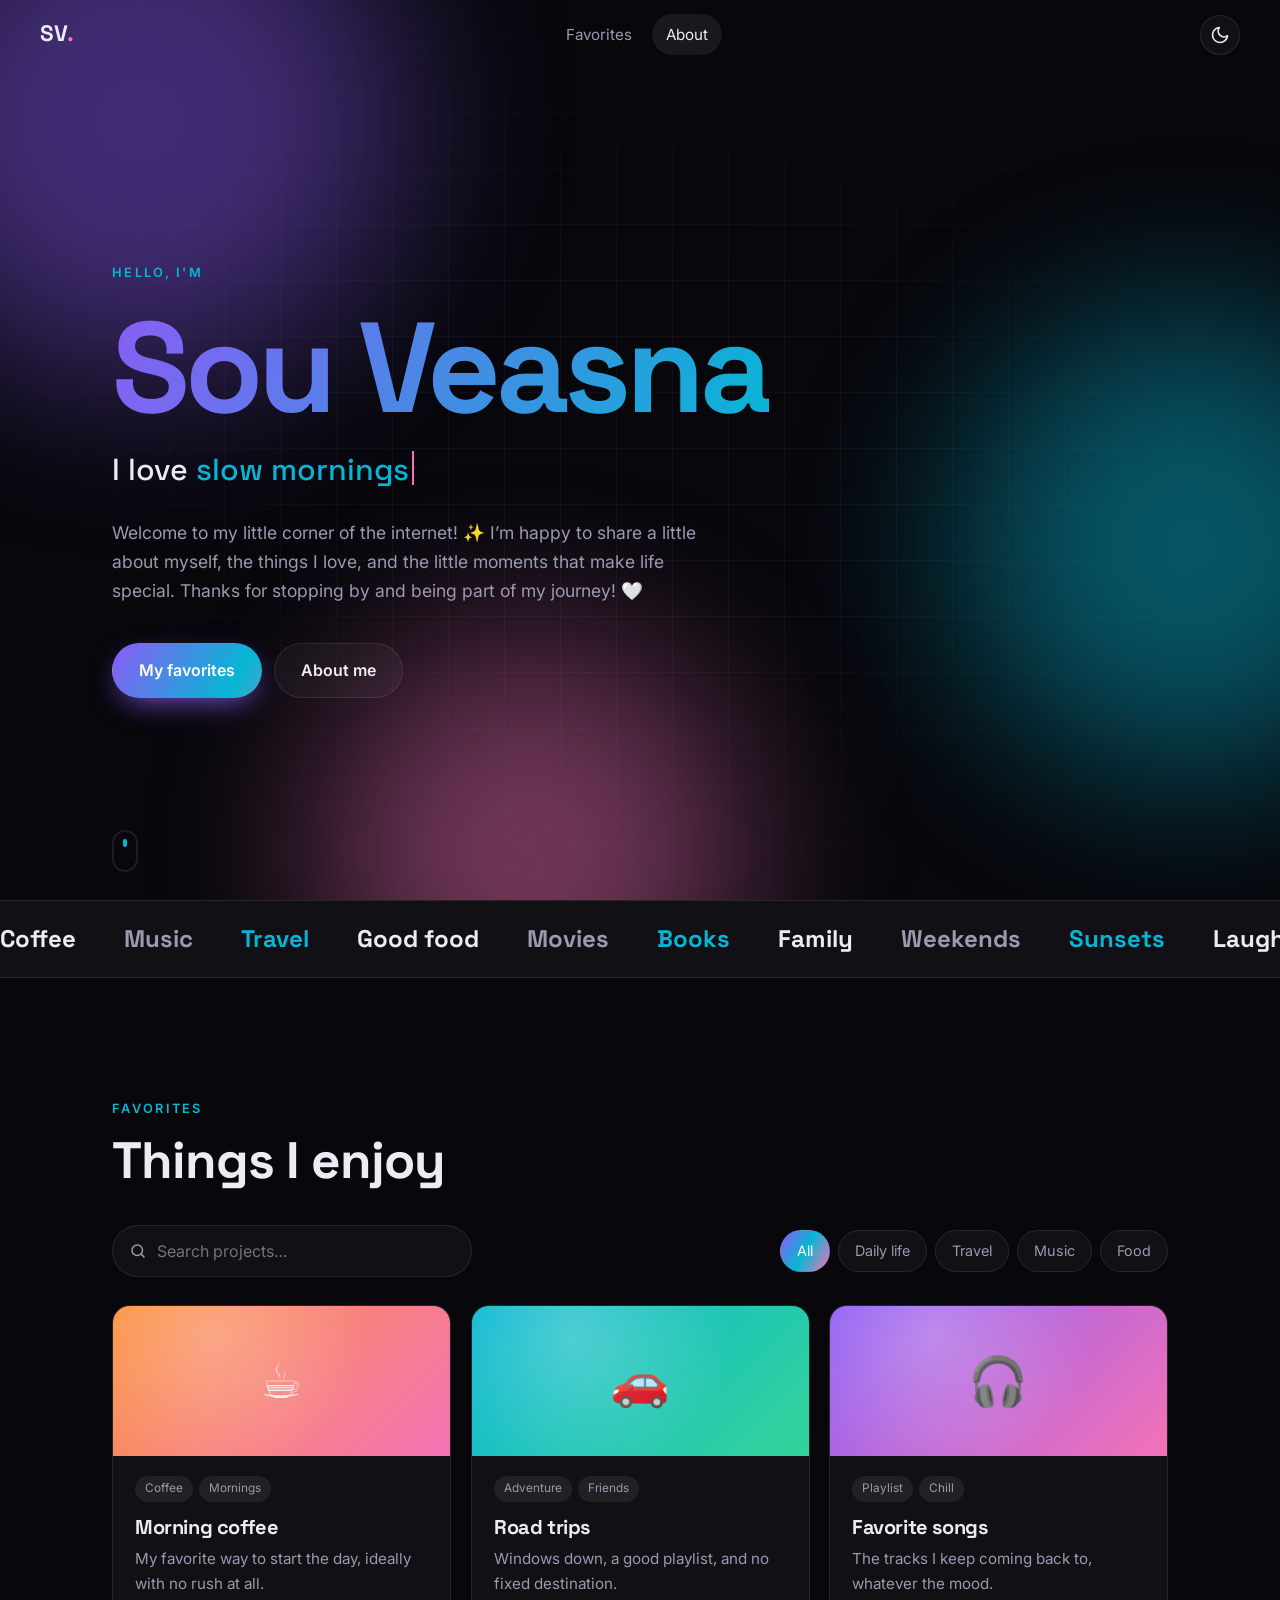
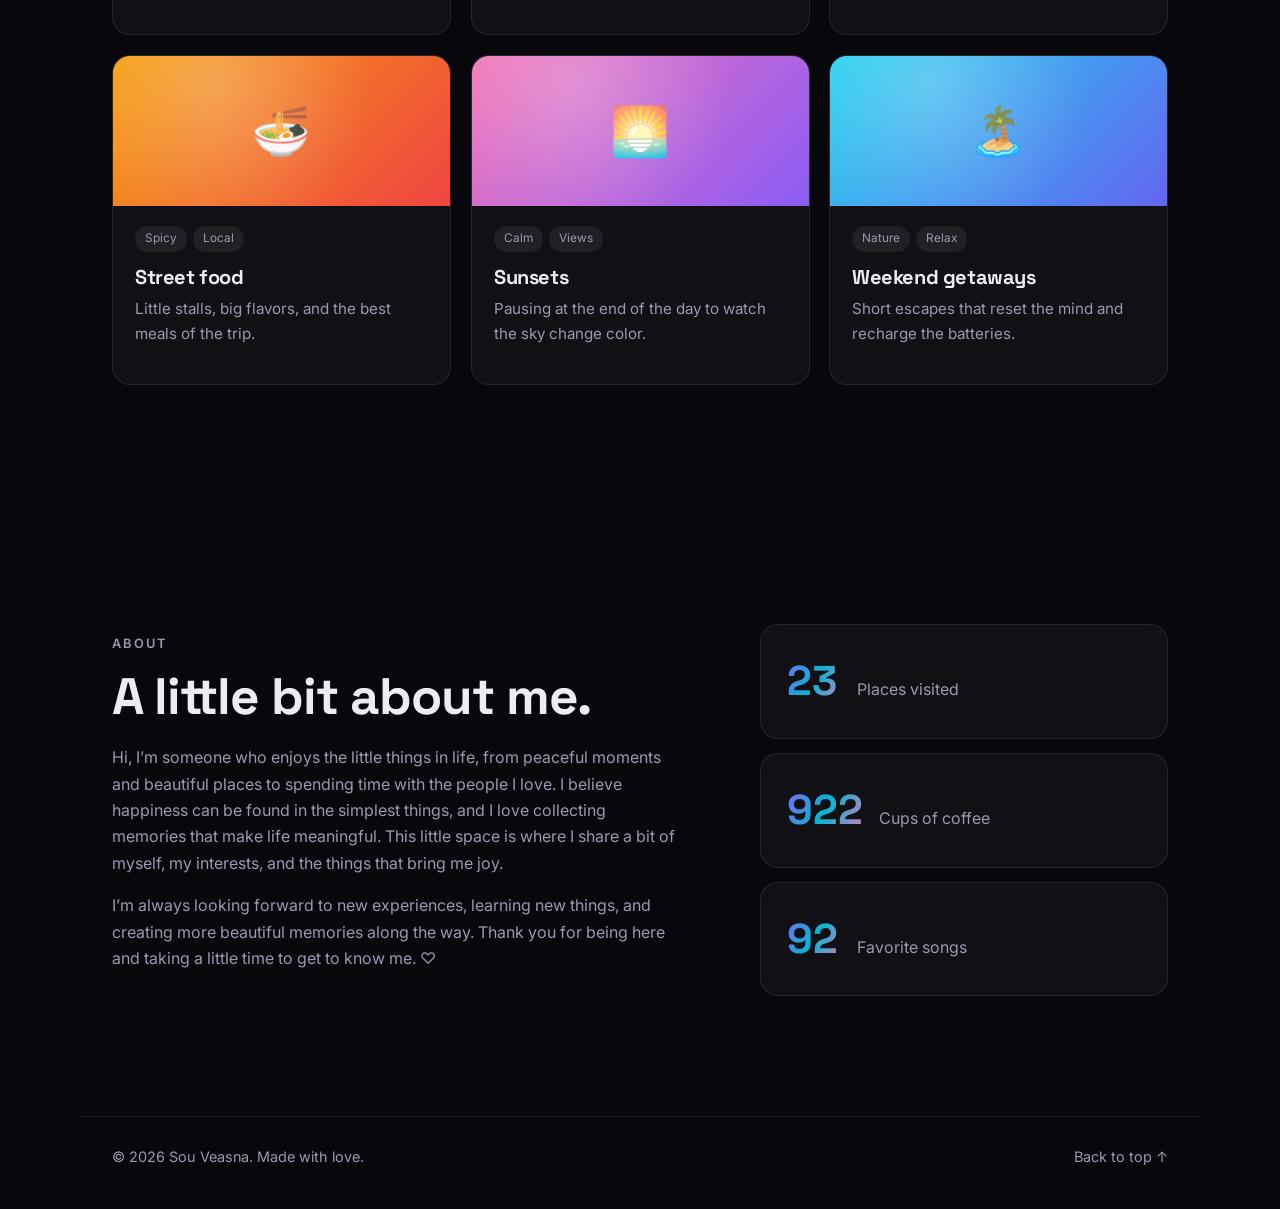
==== index.html @ a1b38f69 "Add files via upload" ====
<!doctype html>
<html lang="en" data-theme="dark">
<head>
  <meta charset="utf-8">
  <meta name="viewport" content="width=device-width, initial-scale=1">
  <title>Your Name — Personal Website</title>
  <meta name="description" content="The personal website of Your Name.">
  <meta name="theme-color" content="#07070c">
  <meta property="og:title" content="Your Name — Personal Website">
  <meta property="og:description" content="A little corner of the internet about me.">
  <meta property="og:type" content="website">
  <link rel="preconnect" href="https://fonts.googleapis.com">
  <link rel="preconnect" href="https://fonts.gstatic.com" crossorigin>
  <link href="https://fonts.googleapis.com/css2?family=Inter:wght@400;500;600;700&family=Space+Grotesk:wght@500;700&display=swap" rel="stylesheet">
  <link rel="stylesheet" href="style.css">
  <script>
    /* Apply saved theme before paint to avoid a flash */
    document.documentElement.classList.add('js');
    try {
      var t = localStorage.getItem('theme');
      if (t === 'light' || t === 'dark') document.documentElement.setAttribute('data-theme', t);
    } catch (e) {}
  </script>
</head>
<body>
  <div class="bg" aria-hidden="true">
    <span class="blob b1"></span><span class="blob b2"></span><span class="blob b3"></span>
    <span class="grid"></span>
  </div>
  <div class="cursor-glow" aria-hidden="true"></div>

  <header class="nav" id="nav">
    <a class="logo" href="#top" aria-label="Home">SV<span>.</span></a>
    <nav id="menu" aria-label="Main">
      <a href="#loves">Favorites</a>
      <a href="#about">About</a>
    </nav>
    <div class="nav-actions">
      <button class="icon-btn" id="themeToggle" aria-label="Toggle light and dark theme" title="Toggle theme">
        <svg class="i-moon" viewBox="0 0 24 24" width="20" height="20" fill="none" stroke="currentColor" stroke-width="2" stroke-linecap="round" stroke-linejoin="round"><path d="M21 12.8A9 9 0 1 1 11.2 3a7 7 0 0 0 9.8 9.8z"/></svg>
        <svg class="i-sun" viewBox="0 0 24 24" width="20" height="20" fill="none" stroke="currentColor" stroke-width="2" stroke-linecap="round" stroke-linejoin="round"><circle cx="12" cy="12" r="4"/><path d="M12 2v2M12 20v2M4.9 4.9l1.4 1.4M17.7 17.7l1.4 1.4M2 12h2M20 12h2M4.9 19.1l1.4-1.4M17.7 6.3l1.4-1.4"/></svg>
      </button>
      <button class="icon-btn burger" id="burger" aria-label="Open menu" aria-expanded="false" aria-controls="menu">
        <span></span><span></span>
      </button>
    </div>
  </header>

  <main id="top">
    <!-- HERO -->
    <section class="hero">
      <p class="eyebrow reveal">Hello, I'm</p>
      <h1 class="reveal"><span class="grad">Sou Veasna</span></h1>
      <p class="role reveal">I love <span id="typed" class="typed"></span><span class="caret" aria-hidden="true"></span></p>
      <p class="lead reveal">Welcome to my little corner of the internet! ✨ I’m happy to share a little about myself, the things I love, and the little moments that make life special. Thanks for stopping by and being part of my journey! 🤍</p>
      <div class="cta reveal">
        <a class="btn primary" href="#loves">My favorites</a>
        <a class="btn ghost" href="#about">About me</a>
      </div>
      <a class="scroll-hint" href="#loves" aria-label="Scroll down"><span></span></a>
    </section>

    <!-- MARQUEE -->
    <div class="marquee" aria-hidden="true">
      <div class="track">
        <span>Coffee</span><span>Music</span><span>Travel</span><span>Good food</span><span>Movies</span><span>Books</span><span>Family</span><span>Weekends</span><span>Sunsets</span><span>Laughing</span>
        <span>Coffee</span><span>Music</span><span>Travel</span><span>Good food</span><span>Movies</span><span>Books</span><span>Family</span><span>Weekends</span><span>Sunsets</span><span>Laughing</span>
      </div>
    </div>

    <!-- FAVORITES -->
    <section id="loves" class="section">
      <div class="section-head reveal">
        <p class="eyebrow">Favorites</p>
        <h2>Things I enjoy</h2>
      </div>

      <div class="toolbar reveal">
        <label class="search">
          <svg viewBox="0 0 24 24" width="18" height="18" fill="none" stroke="currentColor" stroke-width="2" stroke-linecap="round"><circle cx="11" cy="11" r="7"/><path d="m20 20-3.5-3.5"/></svg>
          <input id="search" type="search" placeholder="Search projects…" aria-label="Search projects" autocomplete="off">
        </label>
        <div class="chips" id="chips" role="group" aria-label="Filter by category"></div>
      </div>

      <div class="cards" id="cards" aria-live="polite"></div>
      <p class="empty" id="empty" hidden>No projects match your search.</p>
    </section>

    <!-- ABOUT -->
    <section id="about" class="section about">
      <div class="about-text reveal">
        <p class="eyebrow">About</p>
        <h2>A little bit about me.</h2>
        <p>Hi, I’m someone who enjoys the little things in life, from peaceful moments and beautiful places to spending time with the people I love. I believe happiness can be found in the simplest things, and I love collecting memories that make life meaningful. This little space is where I share a bit of myself, my interests, and the things that bring me joy.</p>
        <p>I’m always looking forward to new experiences, learning new things, and creating more beautiful memories along the way. Thank you for being here and taking a little time to get to know me. ♡</p>
      </div>
      <div class="stats reveal">
        <div class="stat"><strong data-count="25">0</strong><span>Places visited</span></div>
        <div class="stat"><strong data-count="1000">0</strong><span>Cups of coffee</span></div>
        <div class="stat"><strong data-count="100">0</strong><span>Favorite songs</span></div>
      </div>
    </section>
  </main>

  <footer class="footer">
    <p>© <span id="year"></span> Sou Veasna. Made with love.</p>
    <a href="#top">Back to top ↑</a>
  </footer>

  <script src="main.js"></script>
</body>
</html>
---- style.css ----
/* ============ Tokens ============ */
:root {
  --bg: #07070c;
  --bg-2: #0e0e17;
  --card: rgba(255, 255, 255, 0.04);
  --card-hover: rgba(255, 255, 255, 0.07);
  --border: rgba(255, 255, 255, 0.09);
  --text: #ececf4;
  --muted: #9a9ab0;
  --a: #8b5cf6;
  --b: #06b6d4;
  --c: #f472b6;
  --grad: linear-gradient(120deg, var(--a), var(--b) 50%, var(--c));
  --blob-opacity: 0.45;
  --grid-line: rgba(255, 255, 255, 0.035);
  --shadow: 0 20px 50px -20px rgba(0, 0, 0, 0.7);
  --radius: 18px;
  --max: 1120px;
  --font: "Inter", system-ui, -apple-system, "Segoe UI", sans-serif;
  --display: "Space Grotesk", var(--font);
  color-scheme: dark;
}
[data-theme="light"] {
  --bg: #f7f7fb;
  --bg-2: #ffffff;
  --card: rgba(15, 15, 40, 0.035);
  --card-hover: rgba(15, 15, 40, 0.07);
  --border: rgba(15, 15, 40, 0.1);
  --text: #12121f;
  --muted: #5d5d75;
  --blob-opacity: 0.28;
  --grid-line: rgba(15, 15, 40, 0.05);
  --shadow: 0 20px 50px -25px rgba(40, 30, 90, 0.35);
  color-scheme: light;
}

/* ============ Base ============ */
*, *::before, *::after { box-sizing: border-box; }
html { scroll-behavior: smooth; scroll-padding-top: 80px; }
body {
  margin: 0;
  font-family: var(--font);
  background: var(--bg);
  color: var(--text);
  line-height: 1.65;
  -webkit-font-smoothing: antialiased;
  overflow-x: hidden;
  transition: background 0.35s ease, color 0.35s ease;
}
a { color: inherit; text-decoration: none; }
h1, h2, h3 { font-family: var(--display); line-height: 1.1; margin: 0; letter-spacing: -0.02em; }
p { margin: 0 0 1rem; }
:focus-visible { outline: 2px solid var(--b); outline-offset: 3px; border-radius: 6px; }
::selection { background: var(--a); color: #fff; }

.grad {
  background: var(--grad);
  background-size: 200% 200%;
  -webkit-background-clip: text;
  background-clip: text;
  color: transparent;
  animation: shift 8s ease infinite;
}
@keyframes shift { 0%, 100% { background-position: 0% 50%; } 50% { background-position: 100% 50%; } }
.muted { color: var(--muted); }
.eyebrow {
  font-size: 0.8rem; font-weight: 600; letter-spacing: 0.18em; text-transform: uppercase;
  color: var(--b); margin-bottom: 0.9rem;
}

/* ============ Background ============ */
.bg { position: fixed; inset: 0; z-index: -2; overflow: hidden; pointer-events: none; }
.blob {
  position: absolute; border-radius: 50%; filter: blur(90px);
  opacity: var(--blob-opacity); will-change: transform;
  animation: float 22s ease-in-out infinite;
}
.b1 { width: 520px; height: 520px; background: var(--a); top: -140px; left: -120px; }
.b2 { width: 460px; height: 460px; background: var(--b); top: 35%; right: -140px; animation-delay: -7s; }
.b3 { width: 420px; height: 420px; background: var(--c); bottom: -160px; left: 25%; animation-delay: -14s; }
@keyframes float {
  0%, 100% { transform: translate(0, 0) scale(1); }
  33% { transform: translate(60px, 40px) scale(1.1); }
  66% { transform: translate(-40px, 70px) scale(0.95); }
}
.grid {
  position: absolute; inset: 0;
  background-image:
    linear-gradient(var(--grid-line) 1px, transparent 1px),
    linear-gradient(90deg, var(--grid-line) 1px, transparent 1px);
  background-size: 56px 56px;
  mask-image: radial-gradient(ellipse at center, #000 30%, transparent 75%);
  -webkit-mask-image: radial-gradient(ellipse at center, #000 30%, transparent 75%);
}
.cursor-glow {
  position: fixed; top: 0; left: 0; width: 460px; height: 460px; z-index: -1;
  margin: -230px 0 0 -230px; border-radius: 50%; pointer-events: none;
  background: radial-gradient(circle, rgba(139, 92, 246, 0.18), transparent 65%);
  transform: translate(var(--mx, -999px), var(--my, -999px));
  transition: opacity 0.3s;
}
@media (hover: none) { .cursor-glow { display: none; } }

/* ============ Nav ============ */
.nav {
  position: fixed; top: 0; left: 0; right: 0; z-index: 50;
  display: flex; align-items: center; justify-content: space-between;
  padding: 14px clamp(16px, 4vw, 40px);
  transition: background 0.3s, backdrop-filter 0.3s, border-color 0.3s;
  border-bottom: 1px solid transparent;
}
.nav.scrolled {
  background: color-mix(in srgb, var(--bg) 72%, transparent);
  -webkit-backdrop-filter: blur(14px); backdrop-filter: blur(14px);
  border-bottom-color: var(--border);
}
.logo { font-family: var(--display); font-weight: 700; font-size: 1.4rem; }
.logo span { color: var(--c); }
.nav nav { display: flex; gap: 6px; }
.nav nav a {
  padding: 8px 14px; border-radius: 999px; font-size: 0.95rem; color: var(--muted);
  transition: color 0.2s, background 0.2s;
}
.nav nav a:hover, .nav nav a.active { color: var(--text); background: var(--card-hover); }
.nav-actions { display: flex; gap: 8px; align-items: center; }
.icon-btn {
  width: 40px; height: 40px; display: grid; place-items: center; cursor: pointer;
  background: var(--card); color: var(--text); border: 1px solid var(--border);
  border-radius: 50%; transition: transform 0.2s, background 0.2s;
}
.icon-btn:hover { background: var(--card-hover); transform: rotate(12deg) scale(1.05); }
.i-sun { display: none; }
[data-theme="light"] .i-sun { display: block; }
[data-theme="light"] .i-moon { display: none; }
.burger { display: none; flex-direction: column; gap: 5px; }
.burger span { width: 16px; height: 2px; background: currentColor; transition: transform 0.25s; }
.burger[aria-expanded="true"] span:first-child { transform: translateY(3.5px) rotate(45deg); }
.burger[aria-expanded="true"] span:last-child { transform: translateY(-3.5px) rotate(-45deg); }

@media (max-width: 720px) {
  .burger { display: flex; }
  .nav nav {
    position: absolute; top: 100%; left: 12px; right: 12px; flex-direction: column;
    background: var(--bg-2); border: 1px solid var(--border); border-radius: var(--radius);
    padding: 10px; box-shadow: var(--shadow);
    opacity: 0; transform: translateY(-8px); pointer-events: none; transition: 0.25s;
  }
  .nav nav.open { opacity: 1; transform: none; pointer-events: auto; }
  .nav nav a { padding: 12px 14px; }
}

/* ============ Layout ============ */
.section { max-width: var(--max); margin: 0 auto; padding: clamp(70px, 10vw, 120px) clamp(16px, 4vw, 32px); }
.section-head { margin-bottom: 2.2rem; }
.section-head h2, .about h2 { font-size: clamp(2rem, 5vw, 3.2rem); }

/* ============ Hero ============ */
.hero {
  min-height: 100svh; display: flex; flex-direction: column; justify-content: center;
  max-width: var(--max); margin: 0 auto; padding: 120px clamp(16px, 4vw, 32px) 60px; position: relative;
}
.hero h1 { font-size: clamp(3rem, 11vw, 8rem); letter-spacing: -0.04em; margin-bottom: 0.4rem; }
.role { font-size: clamp(1.2rem, 3vw, 1.9rem); font-weight: 500; margin-bottom: 1.4rem; font-family: var(--display); }
.typed { color: var(--b); }
.caret { display: inline-block; width: 2px; height: 1.1em; background: var(--c); margin-left: 3px; vertical-align: -0.15em; animation: blink 1s steps(1) infinite; }
@keyframes blink { 50% { opacity: 0; } }
.lead { max-width: 56ch; color: var(--muted); font-size: 1.1rem; }
.cta { display: flex; flex-wrap: wrap; gap: 12px; margin-top: 1.4rem; }
.btn {
  display: inline-flex; align-items: center; justify-content: center; gap: 8px;
  padding: 13px 26px; border-radius: 999px; font-weight: 600; font-size: 1rem; cursor: pointer;
  border: 1px solid transparent; font-family: inherit;
  transition: transform 0.2s, box-shadow 0.2s, background 0.2s;
}
.btn:hover { transform: translateY(-2px); }
.btn.primary { background: var(--grad); background-size: 160% 160%; color: #fff; box-shadow: 0 10px 30px -10px var(--a); }
.btn.primary:hover { box-shadow: 0 14px 36px -8px var(--a); background-position: 100% 50%; }
.btn.ghost { background: var(--card); border-color: var(--border); color: var(--text); }
.btn.ghost:hover { background: var(--card-hover); }
.btn:disabled { opacity: 0.6; cursor: wait; transform: none; }
.scroll-hint {
  position: absolute; bottom: 28px; left: clamp(16px, 4vw, 32px);
  width: 26px; height: 42px; border: 2px solid var(--border); border-radius: 14px;
}
.scroll-hint span { position: absolute; left: 50%; top: 7px; width: 4px; height: 8px; margin-left: -2px; border-radius: 2px; background: var(--b); animation: wheel 1.8s infinite; }
@keyframes wheel { 0% { opacity: 1; transform: translateY(0); } 100% { opacity: 0; transform: translateY(14px); } }

/* ============ Marquee ============ */
.marquee { overflow: hidden; border-block: 1px solid var(--border); background: var(--card); padding: 18px 0; }
.track { display: flex; gap: 48px; width: max-content; animation: scroll 32s linear infinite; }
.track span { font-family: var(--display); font-size: 1.5rem; font-weight: 700; color: var(--muted); white-space: nowrap; }
.track span:nth-child(3n) { color: var(--b); }
.track span:nth-child(3n+1) { color: var(--text); }
.marquee:hover .track { animation-play-state: paused; }
@keyframes scroll { to { transform: translateX(-50%); } }

/* ============ Projects ============ */
.toolbar { display: flex; flex-wrap: wrap; gap: 14px; align-items: center; justify-content: space-between; margin-bottom: 28px; }
.search {
  display: flex; align-items: center; gap: 10px; flex: 1 1 260px; max-width: 360px;
  padding: 0 16px; background: var(--card); border: 1px solid var(--border); border-radius: 999px; color: var(--muted);
  transition: border-color 0.2s, box-shadow 0.2s;
}
.search:focus-within { border-color: var(--b); box-shadow: 0 0 0 3px color-mix(in srgb, var(--b) 25%, transparent); }
.search input { flex: 1; background: none; border: 0; outline: 0; color: var(--text); font: inherit; padding: 12px 0; min-width: 0; }
.chips { display: flex; flex-wrap: wrap; gap: 8px; }
.chip {
  padding: 8px 16px; border-radius: 999px; border: 1px solid var(--border); background: var(--card);
  color: var(--muted); font: inherit; font-size: 0.9rem; cursor: pointer; transition: 0.2s;
}
.chip:hover { color: var(--text); background: var(--card-hover); }
.chip[aria-pressed="true"] { background: var(--grad); color: #fff; border-color: transparent; }

.cards { display: grid; grid-template-columns: repeat(auto-fill, minmax(290px, 1fr)); gap: 20px; }
.card {
  position: relative; display: flex; flex-direction: column; overflow: hidden;
  background: var(--card); border: 1px solid var(--border); border-radius: var(--radius);
  transition: transform 0.25s ease, background 0.25s, border-color 0.25s, box-shadow 0.25s;
  transform-style: preserve-3d; will-change: transform;
  animation: pop 0.45s ease both;
}
@keyframes pop { from { opacity: 0; transform: translateY(16px) scale(0.97); } }
.card:hover { background: var(--card-hover); border-color: color-mix(in srgb, var(--a) 55%, var(--border)); box-shadow: var(--shadow); }
.card .thumb { height: 150px; display: grid; place-items: center; font-size: 3rem; position: relative; overflow: hidden; }
.card .thumb::after { content: ""; position: absolute; inset: 0; background: radial-gradient(circle at 30% 20%, rgba(255,255,255,.25), transparent 60%); }
.card .body { padding: 20px 22px 22px; display: flex; flex-direction: column; flex: 1; }
.card h3 { font-size: 1.25rem; margin-bottom: 8px; }
.card p { color: var(--muted); font-size: 0.95rem; flex: 1; }
.tags { display: flex; flex-wrap: wrap; gap: 6px; margin-bottom: 14px; }
.tag { font-size: 0.74rem; padding: 3px 10px; border-radius: 999px; background: var(--card-hover); color: var(--muted); }
.card .link { font-weight: 600; font-size: 0.92rem; color: var(--b); display: inline-flex; gap: 6px; align-items: center; }
.card .link:hover { gap: 10px; }
.card .link { transition: gap 0.2s; }
.empty { text-align: center; color: var(--muted); padding: 40px 0; }
mark { background: color-mix(in srgb, var(--c) 40%, transparent); color: inherit; border-radius: 3px; padding: 0 2px; }

/* ============ About ============ */
.about { display: grid; grid-template-columns: 1.4fr 1fr; gap: clamp(30px, 6vw, 80px); align-items: center; }
.about h2 { margin-bottom: 1.2rem; }
.about p { color: var(--muted); }
.stats { display: grid; gap: 14px; }
.stat {
  padding: 22px 26px; background: var(--card); border: 1px solid var(--border); border-radius: var(--radius);
  display: flex; align-items: baseline; gap: 16px;
}
.stat strong { font-family: var(--display); font-size: 2.6rem; background: var(--grad); -webkit-background-clip: text; background-clip: text; color: transparent; min-width: 2ch; }
.stat span { color: var(--muted); }
@media (max-width: 800px) { .about { grid-template-columns: 1fr; } }

/* ============ Footer ============ */
.footer {
  display: flex; flex-wrap: wrap; gap: 12px; justify-content: space-between;
  max-width: var(--max); margin: 0 auto; padding: 28px clamp(16px, 4vw, 32px) 40px;
  border-top: 1px solid var(--border); color: var(--muted); font-size: 0.9rem;
}
.footer p { margin: 0; }
.footer a:hover { color: var(--text); }

/* ============ Scroll reveal ============ */
.js .reveal { opacity: 0; transform: translateY(26px); transition: opacity 0.7s ease, transform 0.7s cubic-bezier(.2, .7, .2, 1); transition-delay: var(--d, 0s); }
.js .reveal.in { opacity: 1; transform: none; }

@media (prefers-reduced-motion: reduce) {
  html { scroll-behavior: auto; }
  *, *::before, *::after { animation-duration: 0.01ms !important; animation-iteration-count: 1 !important; transition-duration: 0.01ms !important; }
  .js .reveal { opacity: 1; transform: none; }
}
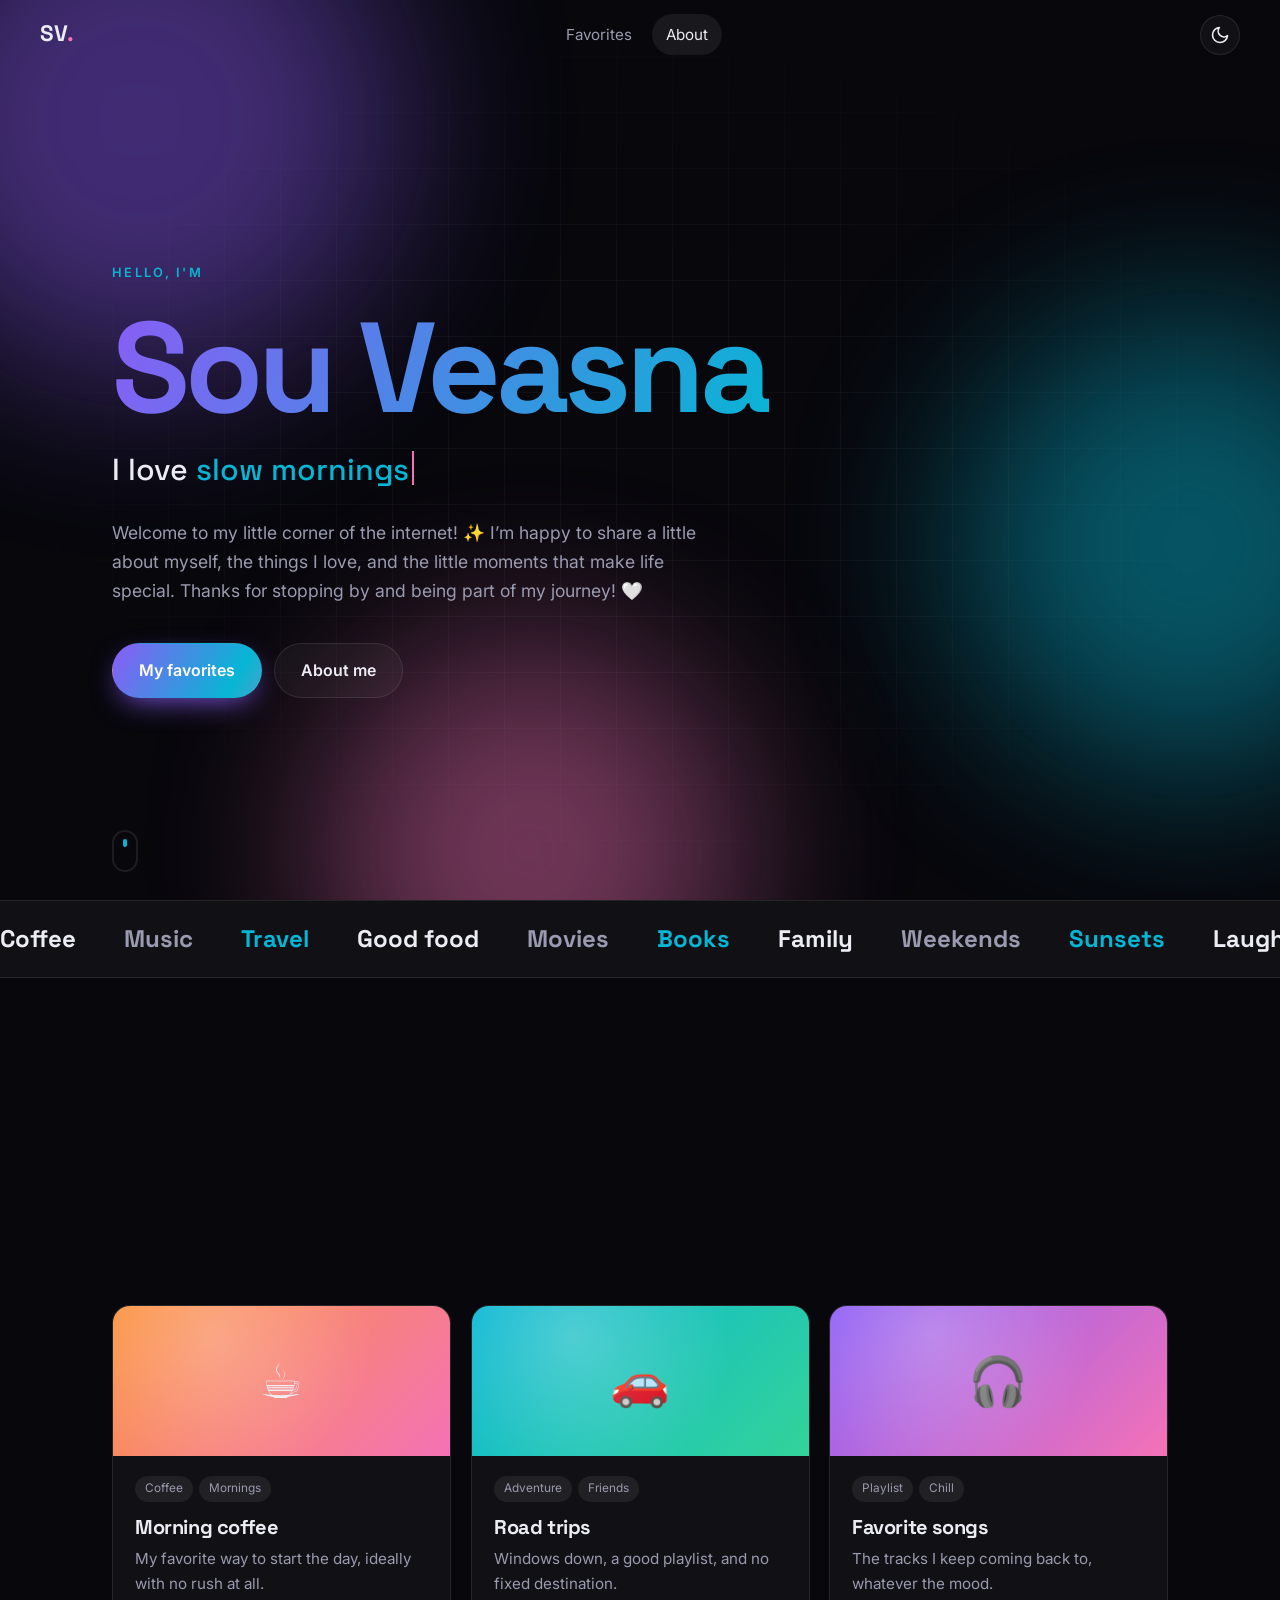
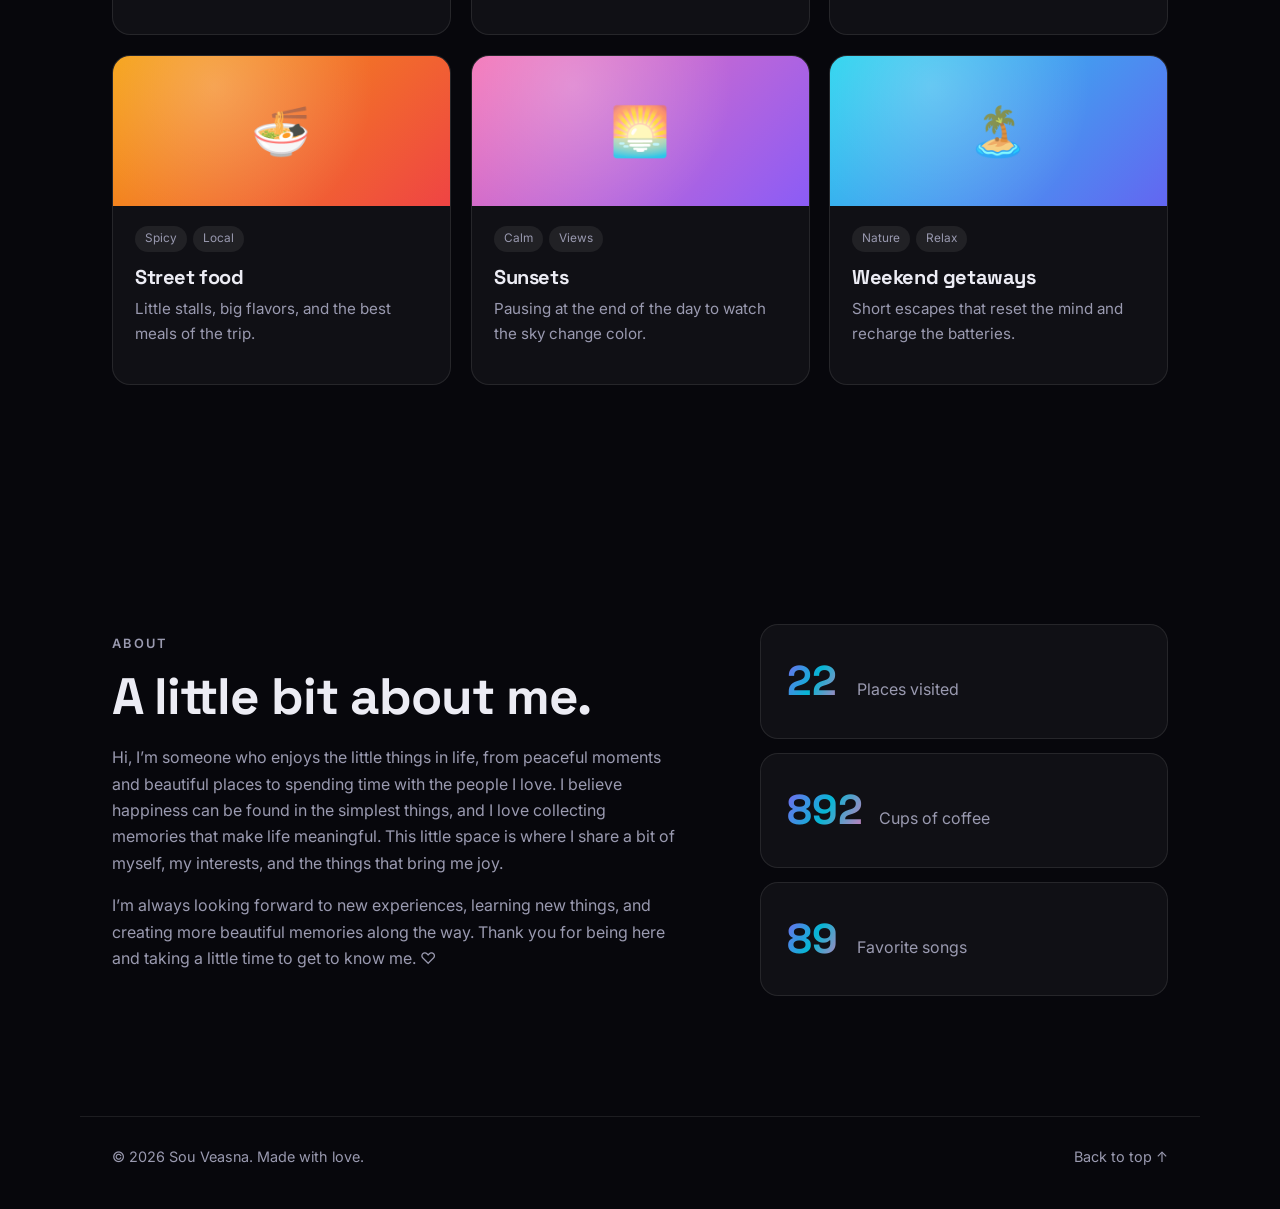
==== commit 7a049c13: "Update title and meta tags for personal website" ====
--- a/index.html
+++ b/index.html
@@ -3,7 +3,7 @@
 <head>
   <meta charset="utf-8">
   <meta name="viewport" content="width=device-width, initial-scale=1">
-  <title>Your Name — Personal Website</title>
+  <title>Sou Veasna — Personal Website</title>
   <meta name="description" content="The personal website of Your Name.">
   <meta name="theme-color" content="#07070c">
   <meta property="og:title" content="Your Name — Personal Website">
